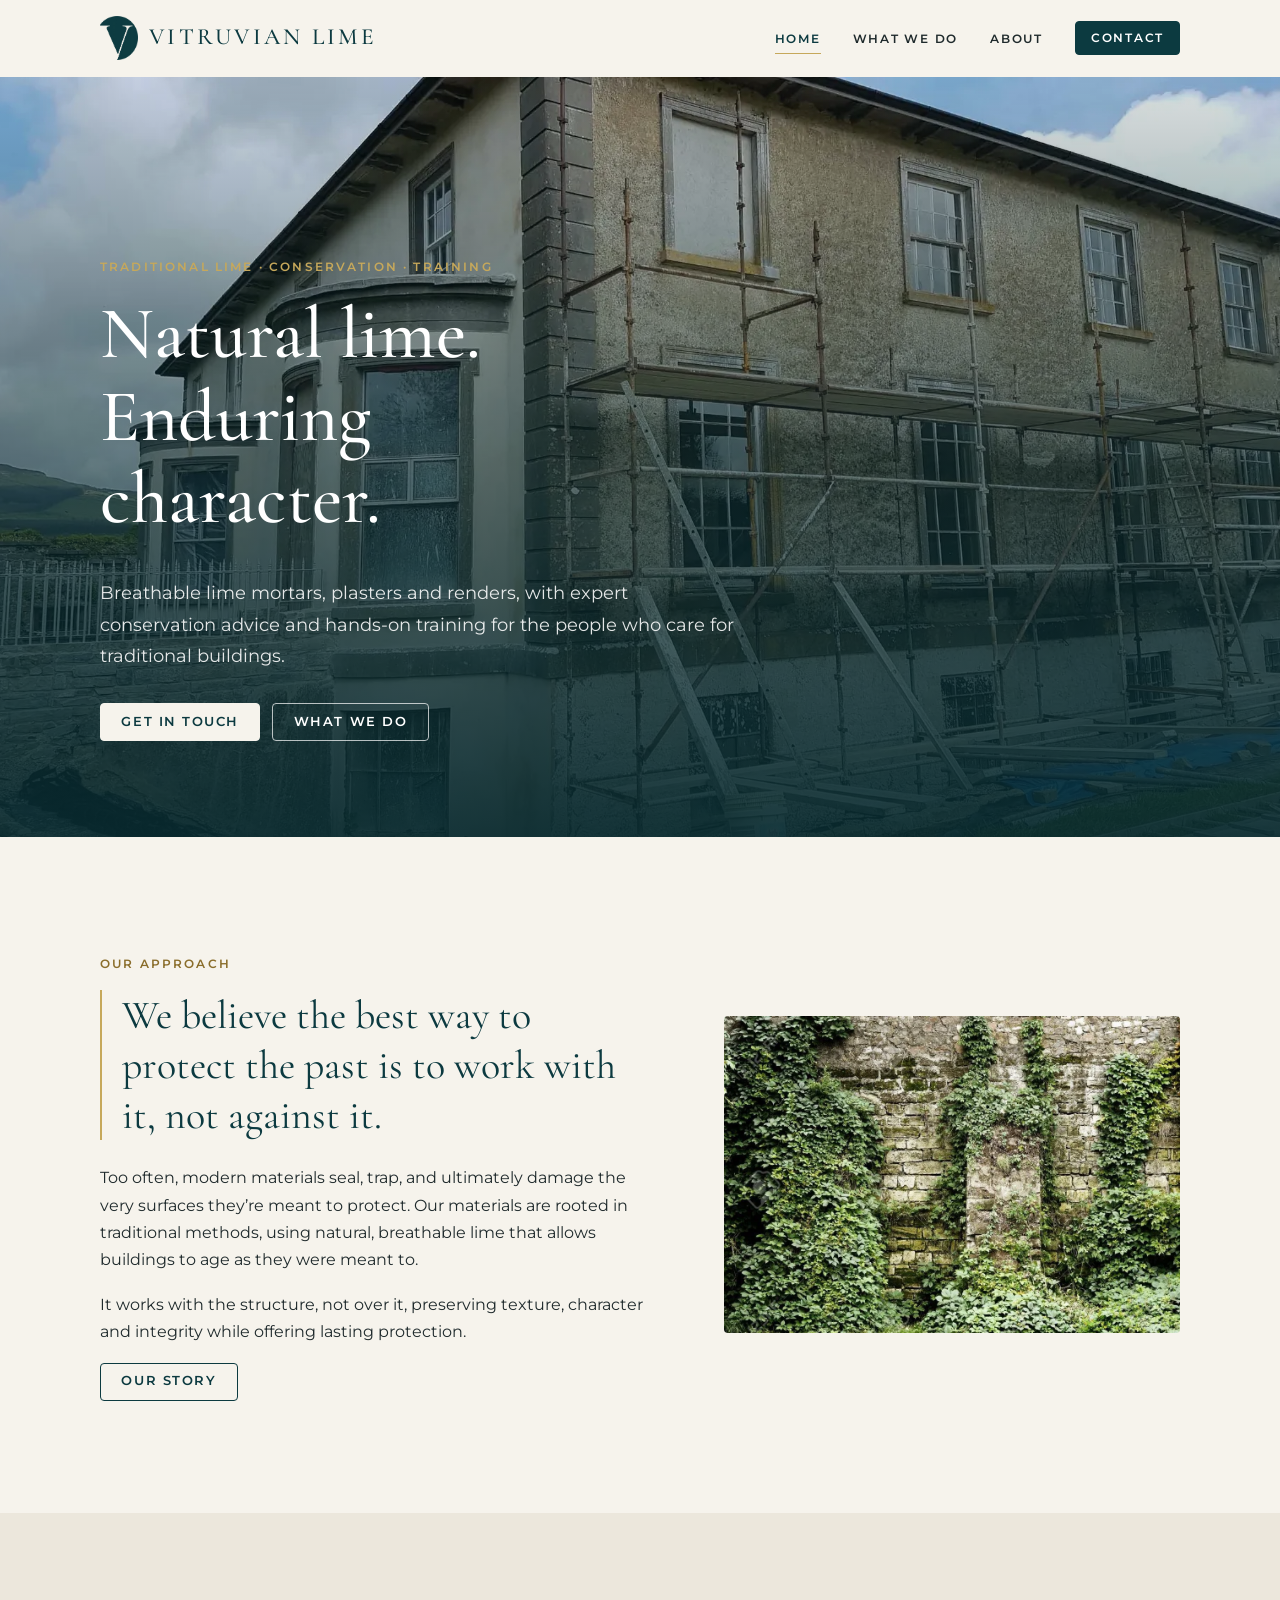
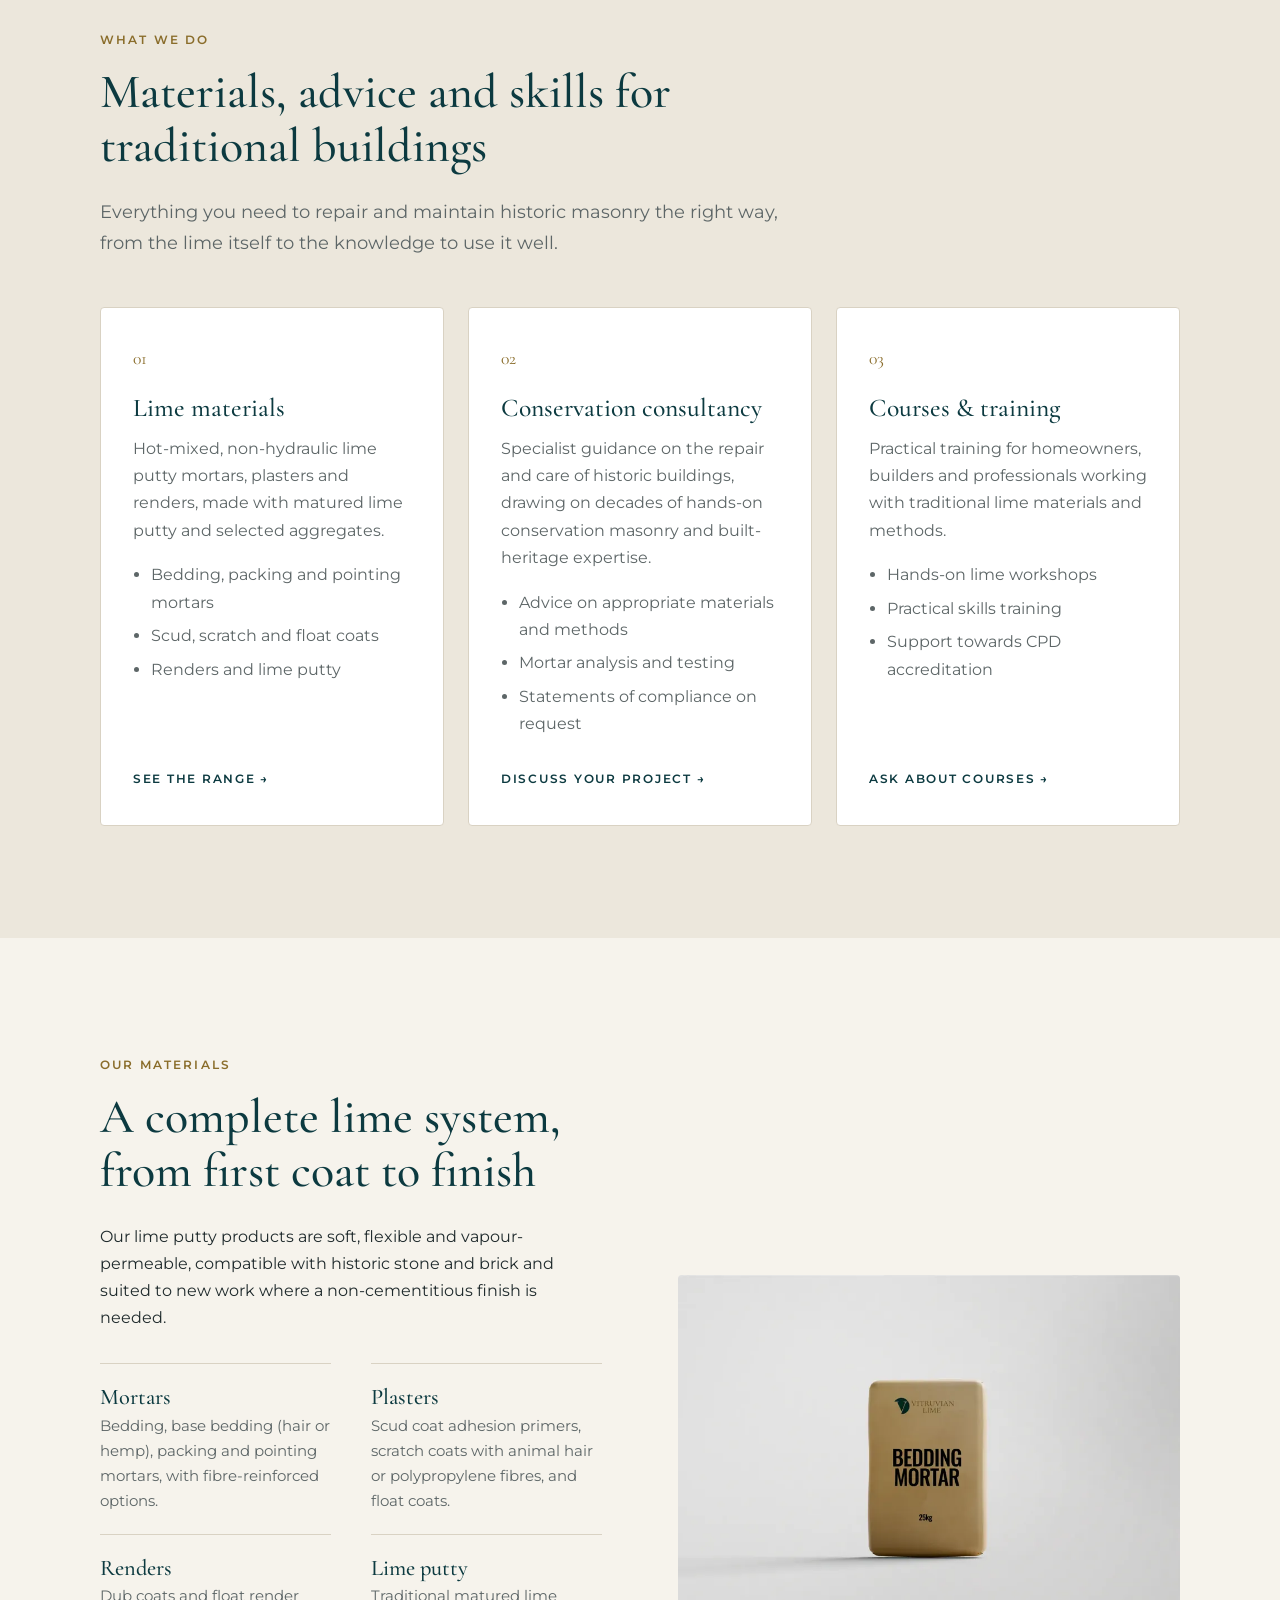
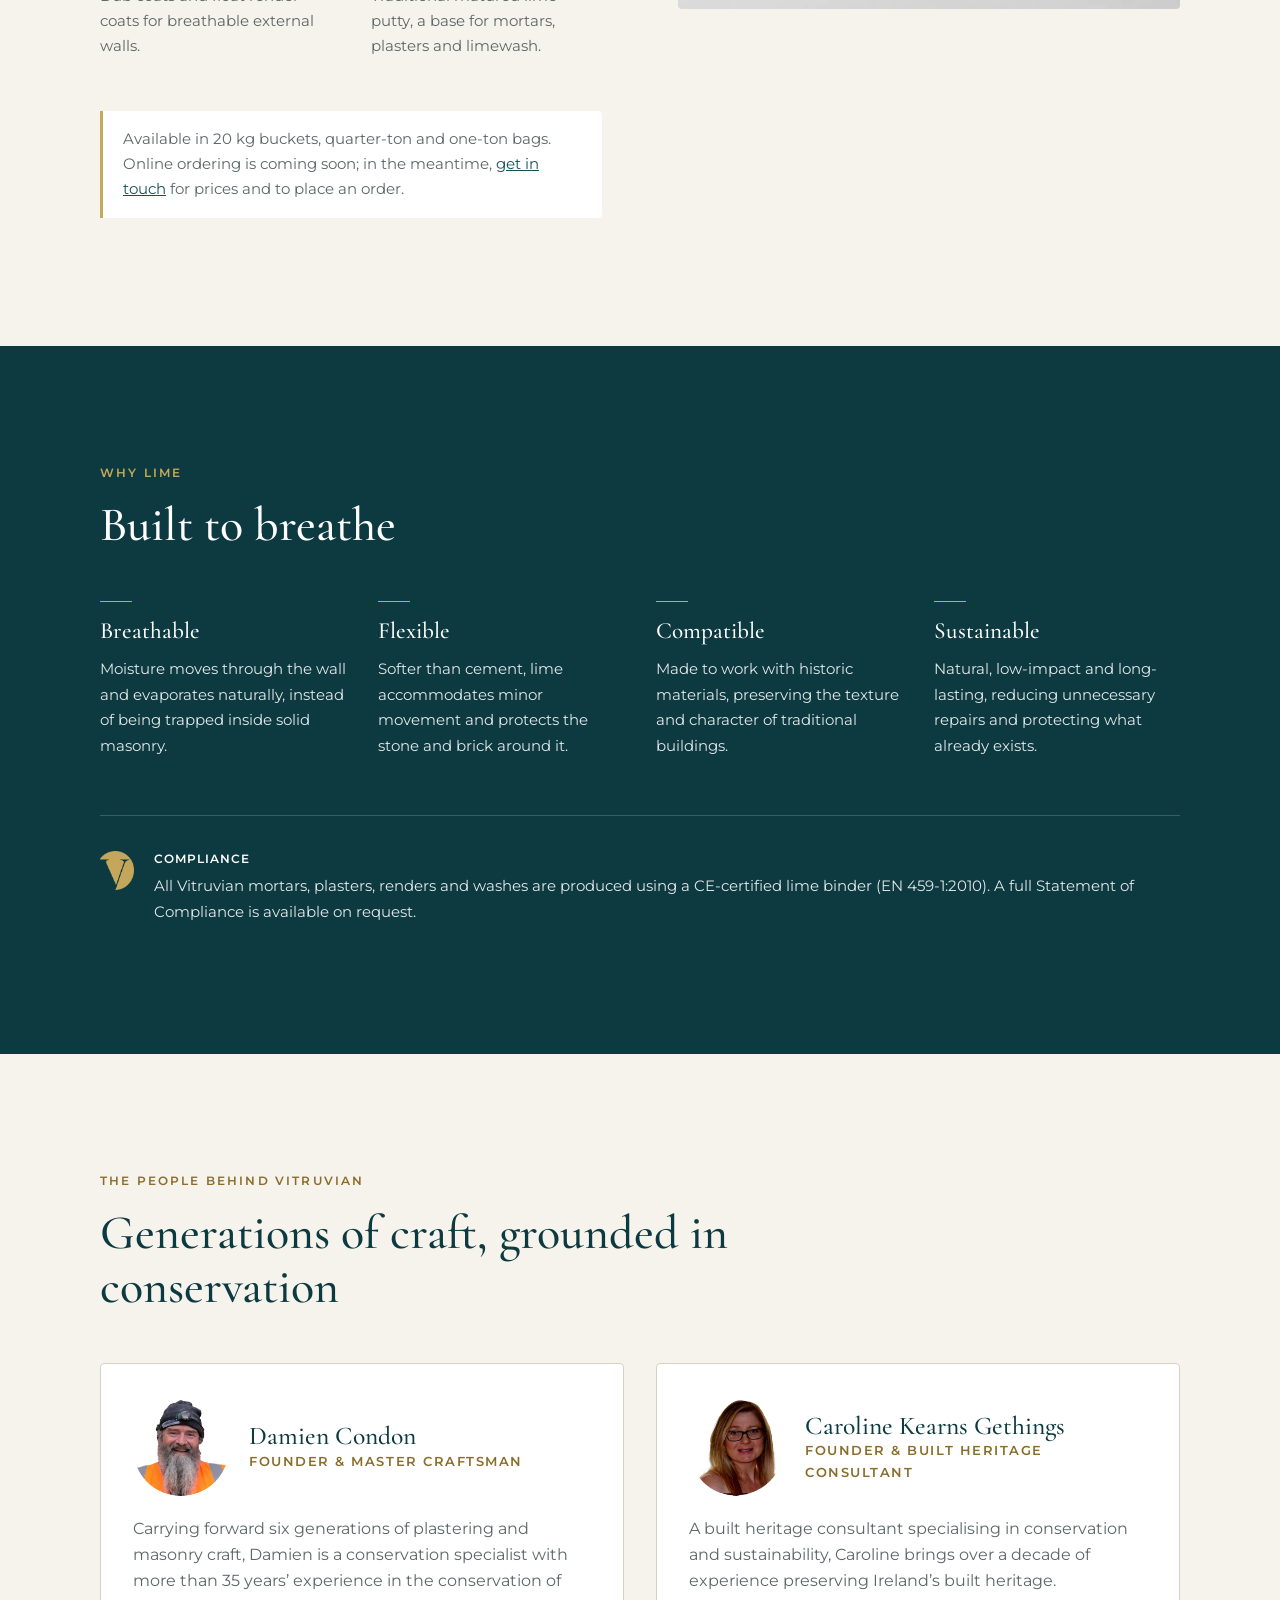
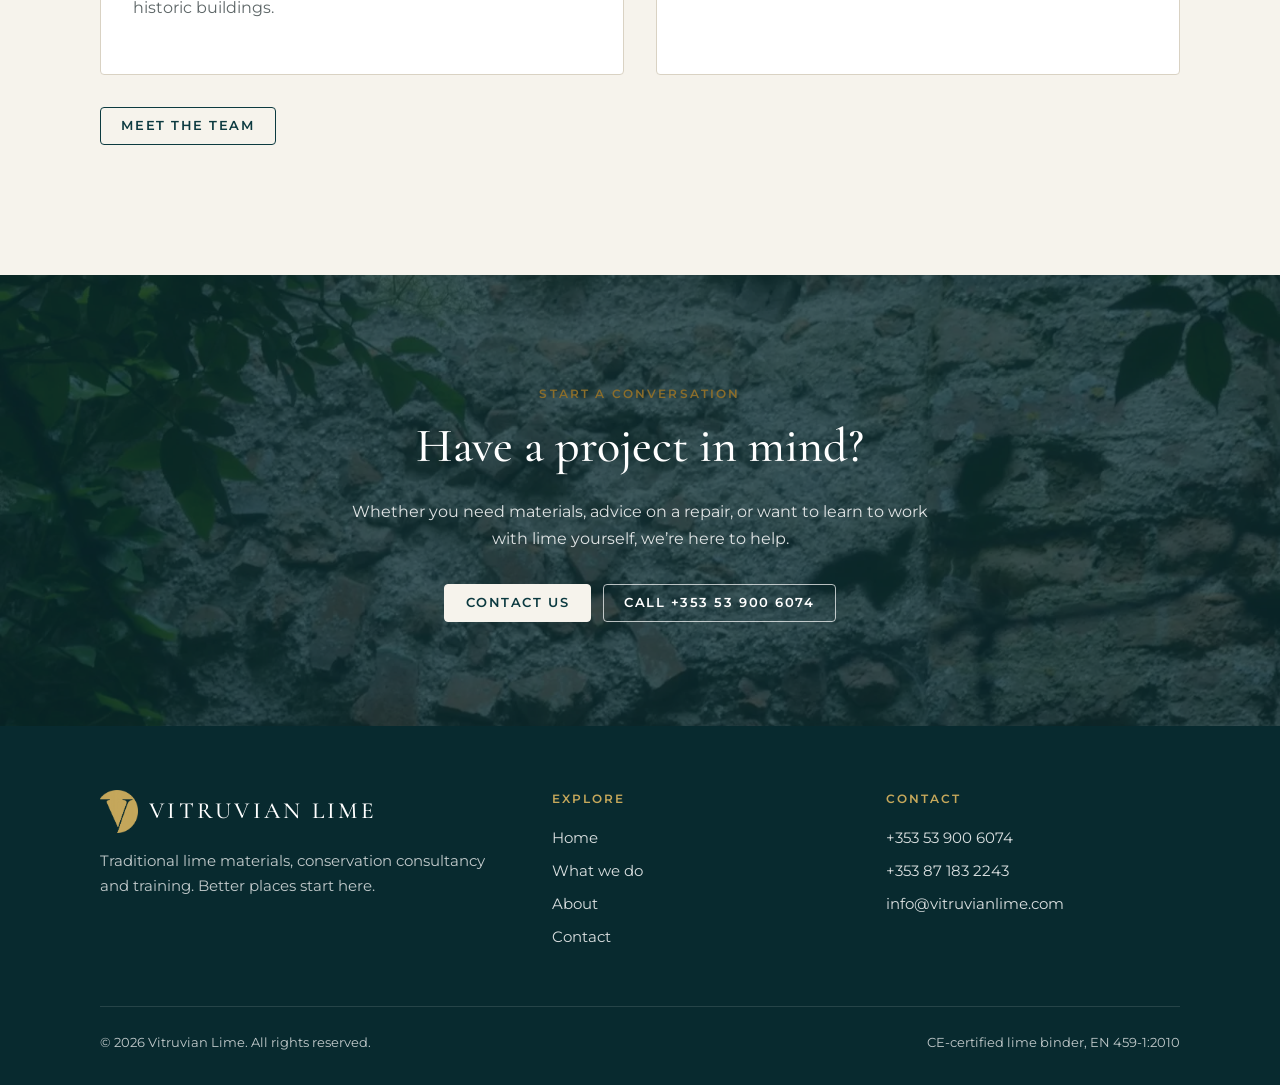
==== index.html @ e2fbe9ae "Add interim Vitruvian Lime website Static Home, About and Contact pages (HTML/CSS/JS) for GitHub Pag" ====
<!doctype html>
<html lang="en-IE">
<head>
  <meta charset="utf-8">
  <meta name="viewport" content="width=device-width, initial-scale=1">
  <title>Vitruvian Lime | Traditional Lime Materials, Consultancy &amp; Training</title>
  <meta name="description" content="Traditional, breathable lime mortars, plasters and renders, with conservation consultancy and hands-on lime training for historic and traditional buildings in Ireland.">
  <meta property="og:title" content="Vitruvian Lime">
  <meta property="og:description" content="Traditional lime materials, conservation consultancy and training. Natural lime. Enduring character.">
  <meta property="og:image" content="assets/img/hero-tipperary.webp">
  <meta property="og:type" content="website">
  <meta name="theme-color" content="#0c3a40">
  <link rel="icon" type="image/png" href="favicon.png">
  <link rel="preconnect" href="https://fonts.googleapis.com">
  <link rel="preconnect" href="https://fonts.gstatic.com" crossorigin>
  <link href="https://fonts.googleapis.com/css2?family=Cormorant+Garamond:ital,wght@0,400;0,500;0,600;1,500&family=Montserrat:wght@400;500;600&display=swap" rel="stylesheet">
  <link rel="stylesheet" href="css/styles.css">
  <script src="js/main.js" defer></script>
</head>
<body>
  <a class="skip-link" href="#main">Skip to content</a>

  <header class="site-header">
    <div class="wrap">
      <a class="brand" href="index.html" aria-label="Vitruvian Lime home">
        <img src="assets/img/mark-teal.png" alt="" width="38" height="43">
        <span>Vitruvian Lime</span>
      </a>
      <button class="nav-toggle" aria-expanded="false" aria-controls="site-nav" aria-label="Menu"><span></span></button>
      <nav class="nav" id="site-nav" aria-label="Main">
        <ul>
          <li><a href="index.html" aria-current="page">Home</a></li>
          <li><a href="index.html#services">What we do</a></li>
          <li><a href="about.html">About</a></li>
          <li><a class="btn" href="contact.html">Contact</a></li>
        </ul>
      </nav>
    </div>
  </header>

  <main id="main">
    <section class="hero">
      <img src="assets/img/hero-tipperary.webp" alt="A large period house in Tipperary under scaffolding during lime conservation work" width="1920" height="1080" fetchpriority="high">
      <div class="wrap">
        <span class="eyebrow">Traditional lime &middot; Conservation &middot; Training</span>
        <h1>Natural lime. Enduring character.</h1>
        <p>Breathable lime mortars, plasters and renders, with expert conservation advice and hands-on training for the people who care for traditional buildings.</p>
        <div class="btn-row">
          <a class="btn btn--light" href="contact.html">Get in touch</a>
          <a class="btn btn--outline-light" href="#services">What we do</a>
        </div>
      </div>
    </section>

    <section class="section">
      <div class="wrap split split--wide-text">
        <div class="reveal">
          <span class="eyebrow">Our approach</span>
          <p class="pull-quote">We believe the best way to protect the past is to work with it, not against it.</p>
          <p>Too often, modern materials seal, trap, and ultimately damage the very surfaces they’re meant to protect. Our materials are rooted in traditional methods, using natural, breathable lime that allows buildings to age as they were meant to.</p>
          <p>It works with the structure, not over it, preserving texture, character and integrity while offering lasting protection.</p>
          <a class="btn btn--ghost" href="about.html">Our story</a>
        </div>
        <div class="reveal">
          <img src="assets/img/ivy-stone-wall.webp" alt="An old stone wall softened with ivy" width="1080" height="750" loading="lazy">
        </div>
      </div>
    </section>

    <section class="section section--stone" id="services">
      <div class="wrap">
        <div class="section-head reveal">
          <span class="eyebrow">What we do</span>
          <h2>Materials, advice and skills for traditional buildings</h2>
          <p class="lead">Everything you need to repair and maintain historic masonry the right way, from the lime itself to the knowledge to use it well.</p>
        </div>
        <div class="cards">
          <article class="card reveal">
            <span class="num">01</span>
            <h3>Lime materials</h3>
            <p>Hot-mixed, non-hydraulic lime putty mortars, plasters and renders, made with matured lime putty and selected aggregates.</p>
            <ul>
              <li>Bedding, packing and pointing mortars</li>
              <li>Scud, scratch and float coats</li>
              <li>Renders and lime putty</li>
            </ul>
            <a class="card-link" href="#materials">See the range &rarr;</a>
          </article>
          <article class="card reveal">
            <span class="num">02</span>
            <h3>Conservation consultancy</h3>
            <p>Specialist guidance on the repair and care of historic buildings, drawing on decades of hands-on conservation masonry and built-heritage expertise.</p>
            <ul>
              <li>Advice on appropriate materials and methods</li>
              <li>Mortar analysis and testing</li>
              <li>Statements of compliance on request</li>
            </ul>
            <a class="card-link" href="contact.html?topic=consultancy">Discuss your project &rarr;</a>
          </article>
          <article class="card reveal">
            <span class="num">03</span>
            <h3>Courses &amp; training</h3>
            <p>Practical training for homeowners, builders and professionals working with traditional lime materials and methods.</p>
            <ul>
              <li>Hands-on lime workshops</li>
              <li>Practical skills training</li>
              <li>Support towards CPD accreditation</li>
            </ul>
            <a class="card-link" href="contact.html?topic=training">Ask about courses &rarr;</a>
          </article>
        </div>
      </div>
    </section>

    <section class="section" id="materials">
      <div class="wrap split">
        <div class="reveal">
          <span class="eyebrow">Our materials</span>
          <h2>A complete lime system, from first coat to finish</h2>
          <p>Our lime putty products are soft, flexible and vapour-permeable, compatible with historic stone and brick and suited to new work where a non-cementitious finish is needed.</p>
          <div class="ranges">
            <div class="range">
              <h3>Mortars</h3>
              <p>Bedding, base bedding (hair or hemp), packing and pointing mortars, with fibre-reinforced options.</p>
            </div>
            <div class="range">
              <h3>Plasters</h3>
              <p>Scud coat adhesion primers, scratch coats with animal hair or polypropylene fibres, and float coats.</p>
            </div>
            <div class="range">
              <h3>Renders</h3>
              <p>Dub coats and float render coats for breathable external walls.</p>
            </div>
            <div class="range">
              <h3>Lime putty</h3>
              <p>Traditional matured lime putty, a base for mortars, plasters and limewash.</p>
            </div>
          </div>
          <p class="note">Available in 20&nbsp;kg buckets, quarter-ton and one-ton bags. Online ordering is coming soon; in the meantime, <a href="contact.html?topic=order">get in touch</a> for prices and to place an order.</p>
        </div>
        <div class="reveal">
          <img src="assets/img/bag-bedding.webp" alt="A bag of Vitruvian Lime bedding mortar" width="900" height="600" loading="lazy">
        </div>
      </div>
    </section>

    <section class="section section--teal">
      <div class="wrap">
        <div class="section-head reveal">
          <span class="eyebrow">Why lime</span>
          <h2>Built to breathe</h2>
        </div>
        <div class="benefits">
          <div class="benefit reveal">
            <h3>Breathable</h3>
            <p>Moisture moves through the wall and evaporates naturally, instead of being trapped inside solid masonry.</p>
          </div>
          <div class="benefit reveal">
            <h3>Flexible</h3>
            <p>Softer than cement, lime accommodates minor movement and protects the stone and brick around it.</p>
          </div>
          <div class="benefit reveal">
            <h3>Compatible</h3>
            <p>Made to work with historic materials, preserving the texture and character of traditional buildings.</p>
          </div>
          <div class="benefit reveal">
            <h3>Sustainable</h3>
            <p>Natural, low-impact and long-lasting, reducing unnecessary repairs and protecting what already exists.</p>
          </div>
        </div>
        <div class="compliance reveal">
          <img src="assets/img/mark-gold.png" alt="" width="34" height="39">
          <p><strong>Compliance</strong>All Vitruvian mortars, plasters, renders and washes are produced using a CE-certified lime binder (EN&nbsp;459-1:2010). A full Statement of Compliance is available on request.</p>
        </div>
      </div>
    </section>

    <section class="section">
      <div class="wrap">
        <div class="section-head reveal">
          <span class="eyebrow">The people behind Vitruvian</span>
          <h2>Generations of craft, grounded in conservation</h2>
        </div>
        <div class="team">
          <article class="person reveal">
            <div class="person-head">
              <img src="assets/img/damien-condon.webp" alt="Damien Condon" width="360" height="360" loading="lazy">
              <div>
                <h3>Damien Condon</h3>
                <p>Founder &amp; Master Craftsman</p>
              </div>
            </div>
            <p>Carrying forward six generations of plastering and masonry craft, Damien is a conservation specialist with more than 35 years’ experience in the conservation of historic buildings.</p>
          </article>
          <article class="person reveal">
            <div class="person-head">
              <img src="assets/img/caroline-gethings.webp" alt="Caroline Kearns Gethings" width="360" height="360" loading="lazy">
              <div>
                <h3>Caroline Kearns Gethings</h3>
                <p>Founder &amp; Built Heritage Consultant</p>
              </div>
            </div>
            <p>A built heritage consultant specialising in conservation and sustainability, Caroline brings over a decade of experience preserving Ireland’s built heritage.</p>
          </article>
        </div>
        <p style="margin-top:2rem"><a class="btn btn--ghost" href="about.html#team">Meet the team</a></p>
      </div>
    </section>

    <section class="cta">
      <img src="assets/img/rubble-wall.webp" alt="" width="1600" height="1066" loading="lazy">
      <div class="wrap reveal">
        <span class="eyebrow">Start a conversation</span>
        <h2>Have a project in mind?</h2>
        <p>Whether you need materials, advice on a repair, or want to learn to work with lime yourself, we’re here to help.</p>
        <div class="btn-row">
          <a class="btn btn--light" href="contact.html">Contact us</a>
          <a class="btn btn--outline-light" href="tel:+353539006074">Call +353 53 900 6074</a>
        </div>
      </div>
    </section>
  </main>

  <footer class="site-footer">
    <div class="wrap">
      <div class="footer-grid">
        <div>
          <a class="brand" href="index.html">
            <img src="assets/img/mark-gold.png" alt="" width="38" height="43">
            <span>Vitruvian Lime</span>
          </a>
          <p>Traditional lime materials, conservation consultancy and training. Better places start here.</p>
        </div>
        <div>
          <h4>Explore</h4>
          <ul>
            <li><a href="index.html">Home</a></li>
            <li><a href="index.html#services">What we do</a></li>
            <li><a href="about.html">About</a></li>
            <li><a href="contact.html">Contact</a></li>
          </ul>
        </div>
        <div>
          <h4>Contact</h4>
          <ul>
            <li><a href="tel:+353539006074">+353 53 900 6074</a></li>
            <li><a href="tel:+353871832243">+353 87 183 2243</a></li>
            <li data-email-row><a data-email href="#"></a></li>
          </ul>
        </div>
      </div>
      <div class="footer-base">
        <span>&copy; <span data-year>2026</span> Vitruvian Lime. All rights reserved.</span>
        <span>CE-certified lime binder, EN&nbsp;459-1:2010</span>
      </div>
    </div>
  </footer>
</body>
</html>
---- css/styles.css ----
/* Vitruvian Lime — site styles */

:root {
  --teal-900: #082a2f;
  --teal: #0c3a40;
  --teal-700: #14525a;
  --gold: #c6a85b;
  --gold-dark: #8a6d2b;
  --cream: #f6f3ec;
  --stone: #ece7dc;
  --ink: #1f2a2c;
  --muted: #5d6667;
  --line: #d9d2c3;
  --white: #fff;

  --serif: "Cormorant Garamond", Georgia, "Times New Roman", serif;
  --sans: "Montserrat", system-ui, -apple-system, "Segoe UI", sans-serif;

  --wrap: 1160px;
  --gutter: clamp(16px, 4vw, 40px);
  --radius: 4px;
  --header-h: 76px;
}

*,
*::before,
*::after { box-sizing: border-box; }

html { scroll-behavior: smooth; scroll-padding-top: var(--header-h); }
@media (prefers-reduced-motion: reduce) { html { scroll-behavior: auto; } }

body {
  margin: 0;
  background: var(--cream);
  color: var(--ink);
  font-family: var(--sans);
  font-size: 16px;
  line-height: 1.7;
  -webkit-font-smoothing: antialiased;
}

img { display: block; max-width: 100%; height: auto; }
a { color: var(--teal-700); }
a:hover { color: var(--teal); }

h1, h2, h3 {
  font-family: var(--serif);
  font-weight: 500;
  line-height: 1.12;
  color: var(--teal);
  margin: 0 0 .5em;
}
h1 { font-size: clamp(2.6rem, 6vw, 4.6rem); }
h2 { font-size: clamp(2rem, 4vw, 3rem); }
h3 { font-size: 1.6rem; }
p { margin: 0 0 1.1em; }

.wrap { max-width: var(--wrap); margin: 0 auto; padding: 0 var(--gutter); }

.eyebrow {
  display: inline-block;
  font-size: .75rem;
  font-weight: 600;
  letter-spacing: .18em;
  text-transform: uppercase;
  color: var(--gold-dark);
  margin-bottom: 1rem;
}

.lead { font-size: 1.125rem; color: var(--muted); max-width: 46rem; }

.skip-link {
  position: absolute; left: -999px; top: 8px;
  background: var(--teal); color: var(--white); padding: .5rem 1rem; z-index: 100;
}
.skip-link:focus { left: 8px; }

:focus-visible { outline: 2px solid var(--gold-dark); outline-offset: 3px; }

/* Buttons */
.btn {
  display: inline-flex; align-items: center; gap: .5em;
  padding: .9em 1.6em;
  border: 1px solid var(--teal);
  border-radius: var(--radius);
  background: var(--teal);
  color: var(--white);
  font: 600 .8rem/1 var(--sans);
  letter-spacing: .12em;
  text-transform: uppercase;
  text-decoration: none;
  cursor: pointer;
  transition: background .2s, color .2s, border-color .2s;
}
.btn:hover { background: var(--teal-900); border-color: var(--teal-900); color: var(--white); }
.btn--ghost { background: transparent; color: var(--teal); }
.btn--ghost:hover { background: var(--teal); color: var(--white); }
.btn--light { background: var(--cream); border-color: var(--cream); color: var(--teal); }
.btn--light:hover { background: var(--white); border-color: var(--white); color: var(--teal); }
.btn--outline-light { background: transparent; border-color: rgba(255,255,255,.7); color: var(--white); }
.btn--outline-light:hover { background: var(--white); color: var(--teal); }
.btn-row { display: flex; flex-wrap: wrap; gap: .75rem; }

/* Header */
.site-header {
  position: sticky; top: 0; z-index: 50;
  background: rgba(246, 243, 236, .96);
  backdrop-filter: blur(6px);
  border-bottom: 1px solid transparent;
  transition: border-color .2s, box-shadow .2s;
}
.site-header.is-scrolled { border-color: var(--line); box-shadow: 0 2px 16px rgba(12,58,64,.06); }
.site-header .wrap {
  display: flex; align-items: center; justify-content: space-between;
  height: var(--header-h);
}

.brand { display: flex; align-items: center; gap: .7rem; text-decoration: none; color: var(--teal); }
.brand img { width: 38px; height: auto; }
.brand span {
  font-family: var(--serif);
  font-size: 1.45rem;
  font-weight: 500;
  letter-spacing: .14em;
  text-transform: uppercase;
  white-space: nowrap;
}

.nav ul { list-style: none; margin: 0; padding: 0; display: flex; align-items: center; gap: 2rem; }
.nav a {
  font-size: .78rem; font-weight: 600; letter-spacing: .14em; text-transform: uppercase;
  color: var(--ink); text-decoration: none; padding: .4rem 0;
  border-bottom: 1px solid transparent;
}
.nav a:hover, .nav a[aria-current="page"] { color: var(--teal); border-color: var(--gold); }
.nav .btn { padding: .75em 1.2em; color: var(--white); border-bottom: 1px solid var(--teal); }
.nav .btn:hover { color: var(--white); }

.nav-toggle {
  display: none;
  width: 44px; height: 44px; padding: 0;
  background: none; border: 0; cursor: pointer; color: var(--teal);
}
.nav-toggle span, .nav-toggle span::before, .nav-toggle span::after {
  display: block; width: 24px; height: 2px; margin: 0 auto;
  background: currentColor; position: relative; transition: transform .25s, background .25s;
}
.nav-toggle span::before, .nav-toggle span::after { content: ""; position: absolute; left: 0; }
.nav-toggle span::before { top: -7px; }
.nav-toggle span::after { top: 7px; }
.nav-open .nav-toggle span { background: transparent; }
.nav-open .nav-toggle span::before { transform: translateY(7px) rotate(45deg); }
.nav-open .nav-toggle span::after { transform: translateY(-7px) rotate(-45deg); }

@media (max-width: 860px) {
  .nav-toggle { display: block; }
  .nav {
    position: fixed; inset: var(--header-h) 0 auto 0;
    background: var(--cream);
    border-bottom: 1px solid var(--line);
    padding: 1rem var(--gutter) 1.5rem;
    display: none;
  }
  .nav-open .nav { display: block; }
  .nav ul { flex-direction: column; align-items: stretch; gap: 0; }
  .nav li a { display: block; padding: 1rem 0; border-bottom: 1px solid var(--line); }
  .nav li:last-child a { margin-top: 1rem; justify-content: center; }
}
@media (max-width: 400px) { .brand span { font-size: 1.15rem; letter-spacing: .1em; } }

/* Hero */
.hero {
  position: relative;
  min-height: min(86vh, 760px);
  display: flex; align-items: flex-end;
  color: var(--white);
  background: var(--teal-900);
  overflow: hidden;
}
.hero > img {
  position: absolute; inset: 0; width: 100%; height: 100%; object-fit: cover;
}
.hero::after {
  content: ""; position: absolute; inset: 0;
  background: linear-gradient(180deg, rgba(8,42,47,.15) 0%, rgba(8,42,47,.55) 45%, rgba(8,42,47,.92) 100%);
}
.hero .wrap { position: relative; z-index: 1; width: 100%; padding-top: 6rem; padding-bottom: clamp(3rem, 8vw, 6rem); }
.hero h1 { color: var(--white); max-width: 14ch; }
.hero .eyebrow { color: var(--gold); }
.hero p { font-size: 1.15rem; max-width: 40rem; color: rgba(255,255,255,.88); margin-bottom: 2rem; }

.page-hero {
  position: relative; color: var(--white); background: var(--teal); overflow: hidden;
}
.page-hero > img { position: absolute; inset: 0; width: 100%; height: 100%; object-fit: cover; opacity: .28; }
.page-hero .wrap { position: relative; padding-top: clamp(4rem, 10vw, 7rem); padding-bottom: clamp(3rem, 8vw, 5rem); }
.page-hero h1 { color: var(--white); }
.page-hero .eyebrow { color: var(--gold); }
.page-hero p { color: rgba(255,255,255,.88); font-size: 1.15rem; max-width: 42rem; margin: 0; }

/* Sections */
.section { padding: clamp(4rem, 9vw, 7rem) 0; }
.section--stone { background: var(--stone); }
.section--teal { background: var(--teal); color: rgba(255,255,255,.88); }
.section--teal h2, .section--teal h3 { color: var(--white); }
.section--teal .eyebrow { color: var(--gold); }
.section-head { max-width: 44rem; margin-bottom: 3rem; }

.split {
  display: grid; grid-template-columns: 1fr 1fr; gap: clamp(2rem, 6vw, 5rem); align-items: center;
}
.split--wide-text { grid-template-columns: 1.2fr 1fr; }
.split img { width: 100%; border-radius: var(--radius); }
@media (max-width: 860px) { .split, .split--wide-text { grid-template-columns: 1fr; } }

.pull-quote {
  font-family: var(--serif);
  font-size: clamp(1.7rem, 3.4vw, 2.5rem);
  line-height: 1.25;
  color: var(--teal);
  margin: 0 0 1.5rem;
  padding-left: 1.25rem;
  border-left: 2px solid var(--gold);
}

/* Cards */
.cards { display: grid; grid-template-columns: repeat(3, 1fr); gap: 1.5rem; }
@media (max-width: 960px) { .cards { grid-template-columns: 1fr; } }
.card {
  background: var(--white);
  border: 1px solid var(--line);
  border-radius: var(--radius);
  padding: 2.25rem 2rem;
  display: flex; flex-direction: column;
}
.card .num { font-family: var(--serif); font-size: 1.1rem; color: var(--gold-dark); margin-bottom: 1.25rem; }
.card ul { margin: 0 0 1.5rem; padding-left: 1.1rem; color: var(--muted); }
.card ul li { margin-bottom: .4rem; }
.card p { color: var(--muted); }
.card .card-link {
  margin-top: auto;
  font-size: .78rem; font-weight: 600; letter-spacing: .14em; text-transform: uppercase;
  text-decoration: none; color: var(--teal);
}
.card .card-link:hover { color: var(--gold-dark); }

/* Product ranges */
.ranges { display: grid; grid-template-columns: repeat(2, 1fr); gap: 0 2.5rem; margin: 2rem 0; }
@media (max-width: 560px) { .ranges { grid-template-columns: 1fr; } }
.range { padding: 1.25rem 0; border-top: 1px solid var(--line); }
.range h3 { font-size: 1.4rem; margin-bottom: .25rem; }
.range p { margin: 0; font-size: .92rem; color: var(--muted); }
.note {
  font-size: .92rem; color: var(--muted);
  background: var(--white); border-left: 3px solid var(--gold); padding: 1rem 1.25rem; border-radius: 0 var(--radius) var(--radius) 0;
}

/* Benefits */
.benefits { display: grid; grid-template-columns: repeat(4, 1fr); gap: 2rem; }
@media (max-width: 960px) { .benefits { grid-template-columns: repeat(2, 1fr); } }
@media (max-width: 560px) { .benefits { grid-template-columns: 1fr; } }
.benefit h3 { font-size: 1.45rem; }
.benefit h3::before {
  content: ""; display: block; width: 32px; height: 1px; background: var(--gold); margin-bottom: 1rem;
}
.benefit p { font-size: .95rem; margin: 0; }

.compliance {
  margin-top: 3.5rem; padding-top: 2rem;
  border-top: 1px solid rgba(255,255,255,.18);
  display: flex; gap: 1.25rem; align-items: flex-start;
  font-size: .95rem;
}
.compliance img { width: 34px; flex: none; margin-top: .2rem; }
.compliance strong { color: var(--white); font-weight: 600; letter-spacing: .08em; text-transform: uppercase; font-size: .78rem; display: block; margin-bottom: .25rem; }

/* Team */
.team { display: grid; grid-template-columns: 1fr 1fr; gap: 2rem; }
@media (max-width: 860px) { .team { grid-template-columns: 1fr; } }
.person {
  background: var(--white); border: 1px solid var(--line); border-radius: var(--radius);
  padding: 2.25rem 2rem;
}
.person-head { display: flex; align-items: center; gap: 1.25rem; margin-bottom: 1.25rem; }
.person-head img { width: 96px; height: 96px; border-radius: 50%; object-fit: cover; flex: none; background: var(--stone); }
.person-head h3 { margin: 0; }
.person-head p { margin: 0; font-size: .8rem; font-weight: 600; letter-spacing: .12em; text-transform: uppercase; color: var(--gold-dark); }
.person > p { color: var(--muted); font-size: .97rem; }
.creds { list-style: none; margin: 1.25rem 0 0; padding: 0; border-top: 1px solid var(--line); }
.creds li { padding: .6rem 0; border-bottom: 1px solid var(--line); font-size: .88rem; color: var(--ink); }

/* CTA band */
.cta {
  position: relative; overflow: hidden;
  background: var(--teal-900); color: var(--white); text-align: center;
}
.cta > img { position: absolute; inset: 0; width: 100%; height: 100%; object-fit: cover; opacity: .22; }
.cta .wrap { position: relative; padding-top: clamp(4rem, 9vw, 6.5rem); padding-bottom: clamp(4rem, 9vw, 6.5rem); }
.cta h2 { color: var(--white); }
.cta p { color: rgba(255,255,255,.85); max-width: 36rem; margin: 0 auto 2rem; }
.cta .btn-row { justify-content: center; }

/* Contact */
.contact-grid { display: grid; grid-template-columns: 1fr 1.3fr; gap: clamp(2rem, 6vw, 5rem); }
@media (max-width: 860px) { .contact-grid { grid-template-columns: 1fr; } }
.contact-list { list-style: none; margin: 0 0 2rem; padding: 0; }
.contact-list li { padding: 1.1rem 0; border-bottom: 1px solid var(--line); }
.contact-list li:first-child { border-top: 1px solid var(--line); }
.contact-list .label {
  display: block; font-size: .72rem; font-weight: 600; letter-spacing: .16em; text-transform: uppercase; color: var(--gold-dark);
}
.contact-list a { font-family: var(--serif); font-size: 1.6rem; color: var(--teal); text-decoration: none; }
.contact-list a:hover { color: var(--gold-dark); }

.form {
  background: var(--white); border: 1px solid var(--line); border-radius: var(--radius);
  padding: clamp(1.5rem, 4vw, 2.5rem);
}
.form h2 { font-size: 2rem; }
.field { margin-bottom: 1.25rem; }
.field-row { display: grid; grid-template-columns: 1fr 1fr; gap: 1rem; }
@media (max-width: 560px) { .field-row { grid-template-columns: 1fr; } }
.field label { display: block; font-size: .78rem; font-weight: 600; letter-spacing: .08em; text-transform: uppercase; margin-bottom: .4rem; }
.field input, .field select, .field textarea {
  width: 100%;
  font: inherit; font-size: 1rem; color: var(--ink);
  background: var(--cream);
  border: 1px solid var(--line); border-radius: var(--radius);
  padding: .8rem .9rem;
}
.field textarea { min-height: 150px; resize: vertical; }
.field input:focus, .field select:focus, .field textarea:focus { outline: none; border-color: var(--teal-700); box-shadow: 0 0 0 3px rgba(20,82,90,.15); }
.field .error { display: none; color: #a1352a; font-size: .85rem; margin-top: .35rem; }
.field.invalid input, .field.invalid textarea { border-color: #a1352a; }
.field.invalid .error { display: block; }
.form-status { margin: 1rem 0 0; font-size: .95rem; }
.form-status:empty { display: none; }
.hp { position: absolute; left: -9999px; }

/* Footer */
.site-footer { background: var(--teal-900); color: rgba(255,255,255,.75); font-size: .92rem; }
.site-footer .wrap { padding-top: 4rem; padding-bottom: 2rem; }
.footer-grid { display: grid; grid-template-columns: 1.4fr 1fr 1fr; gap: 2.5rem; padding-bottom: 3rem; }
@media (max-width: 760px) { .footer-grid { grid-template-columns: 1fr; } }
.site-footer .brand { color: var(--white); margin-bottom: 1rem; }
.site-footer h4 {
  margin: 0 0 1rem; color: var(--gold);
  font-size: .72rem; font-weight: 600; letter-spacing: .18em; text-transform: uppercase;
}
.site-footer ul { list-style: none; margin: 0; padding: 0; }
.site-footer li { margin-bottom: .5rem; }
.site-footer a { color: rgba(255,255,255,.85); text-decoration: none; }
.site-footer a:hover { color: var(--white); text-decoration: underline; }
.footer-base {
  border-top: 1px solid rgba(255,255,255,.12); padding-top: 1.5rem;
  display: flex; flex-wrap: wrap; justify-content: space-between; gap: 1rem; font-size: .82rem;
}

/* Reveal on scroll (only when JS adds .js to <html>) */
.js .reveal { opacity: 0; transform: translateY(18px); transition: opacity .7s ease, transform .7s ease; }
.js .reveal.is-visible { opacity: 1; transform: none; }
@media (prefers-reduced-motion: reduce) {
  .js .reveal { opacity: 1; transform: none; transition: none; }
}
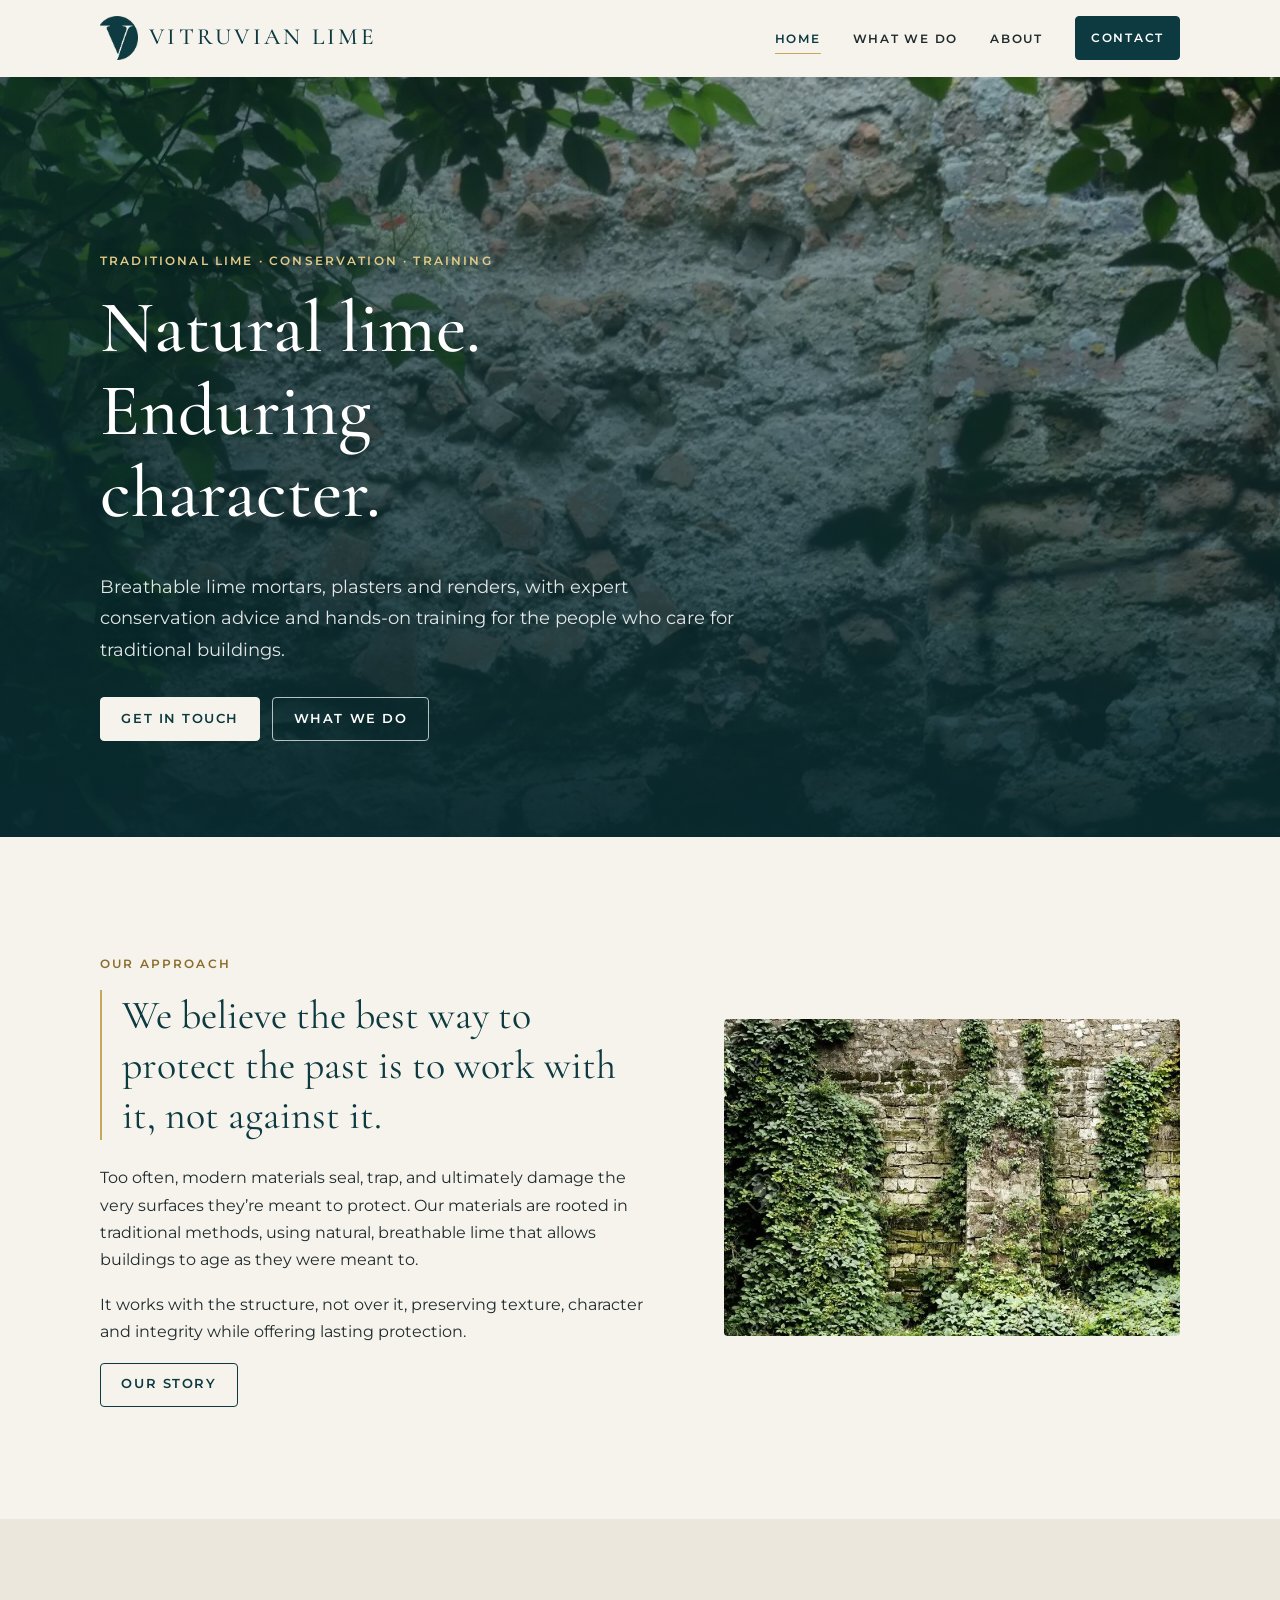
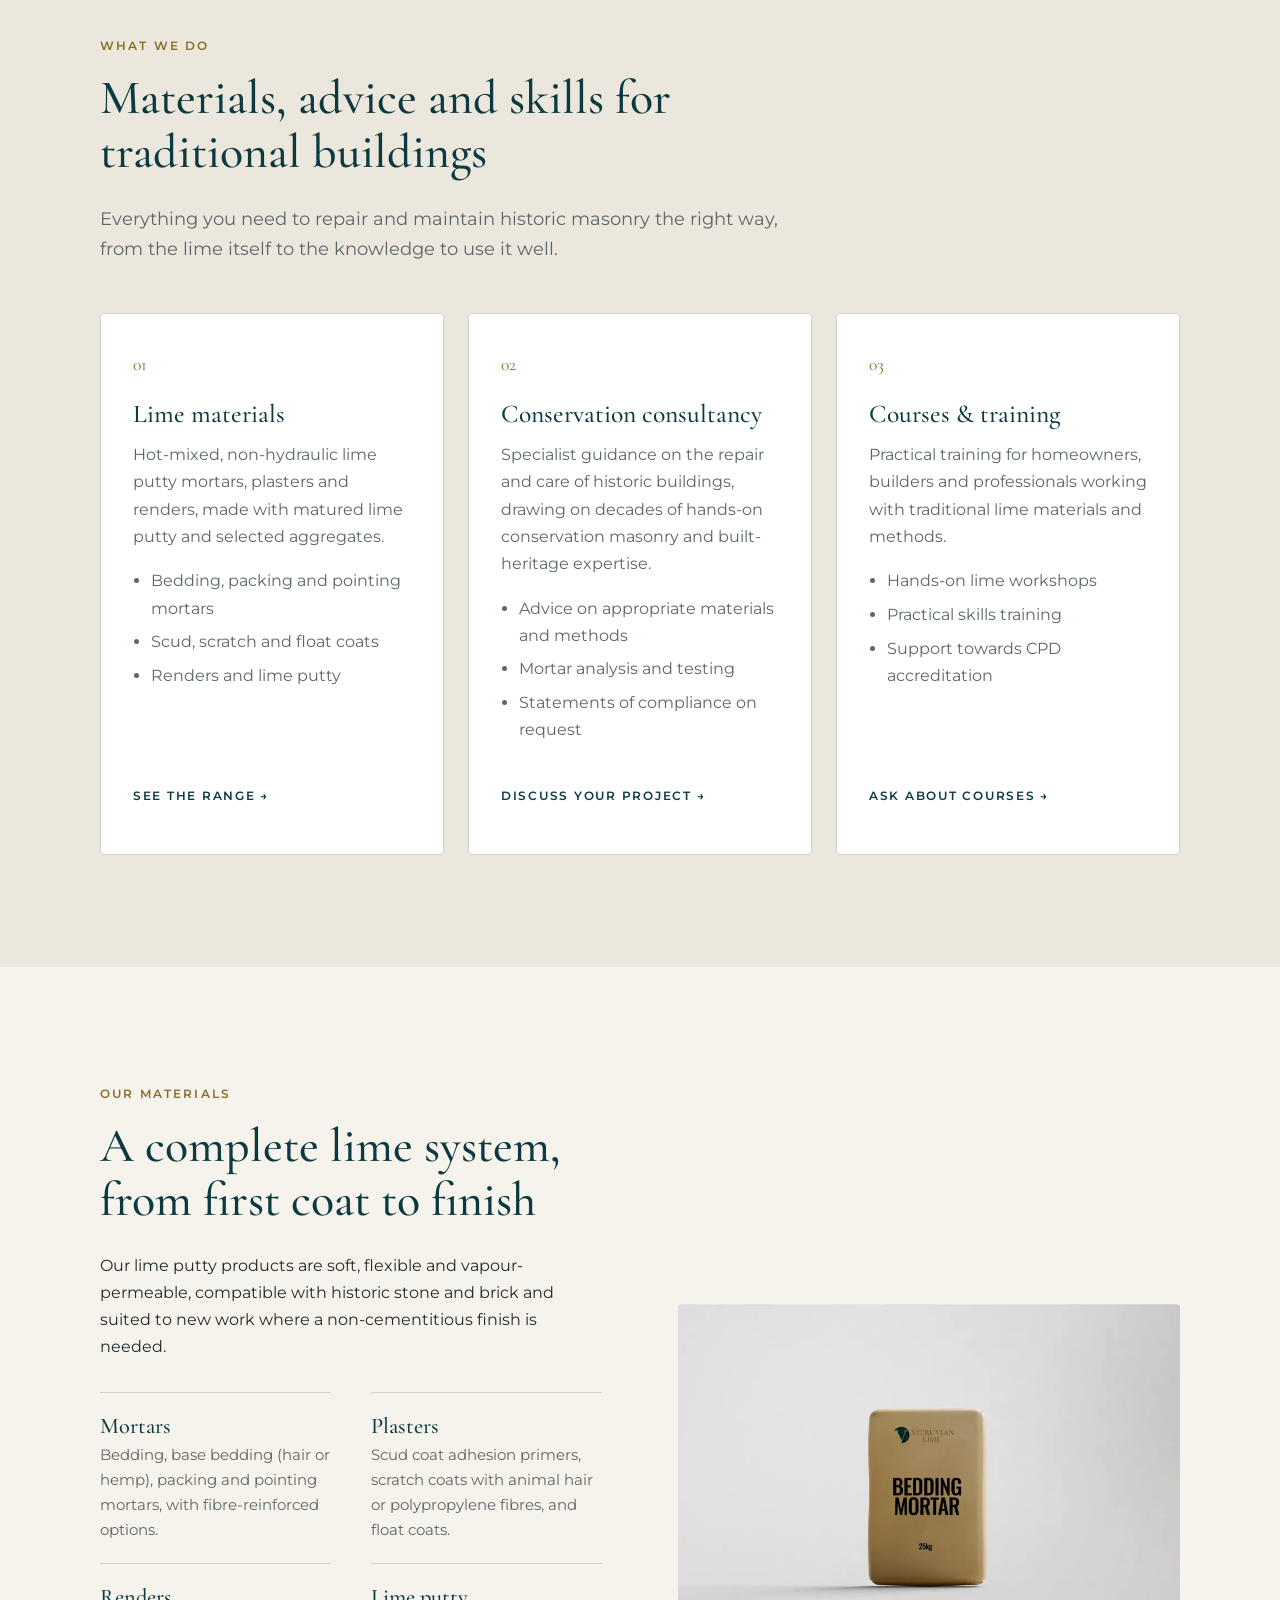
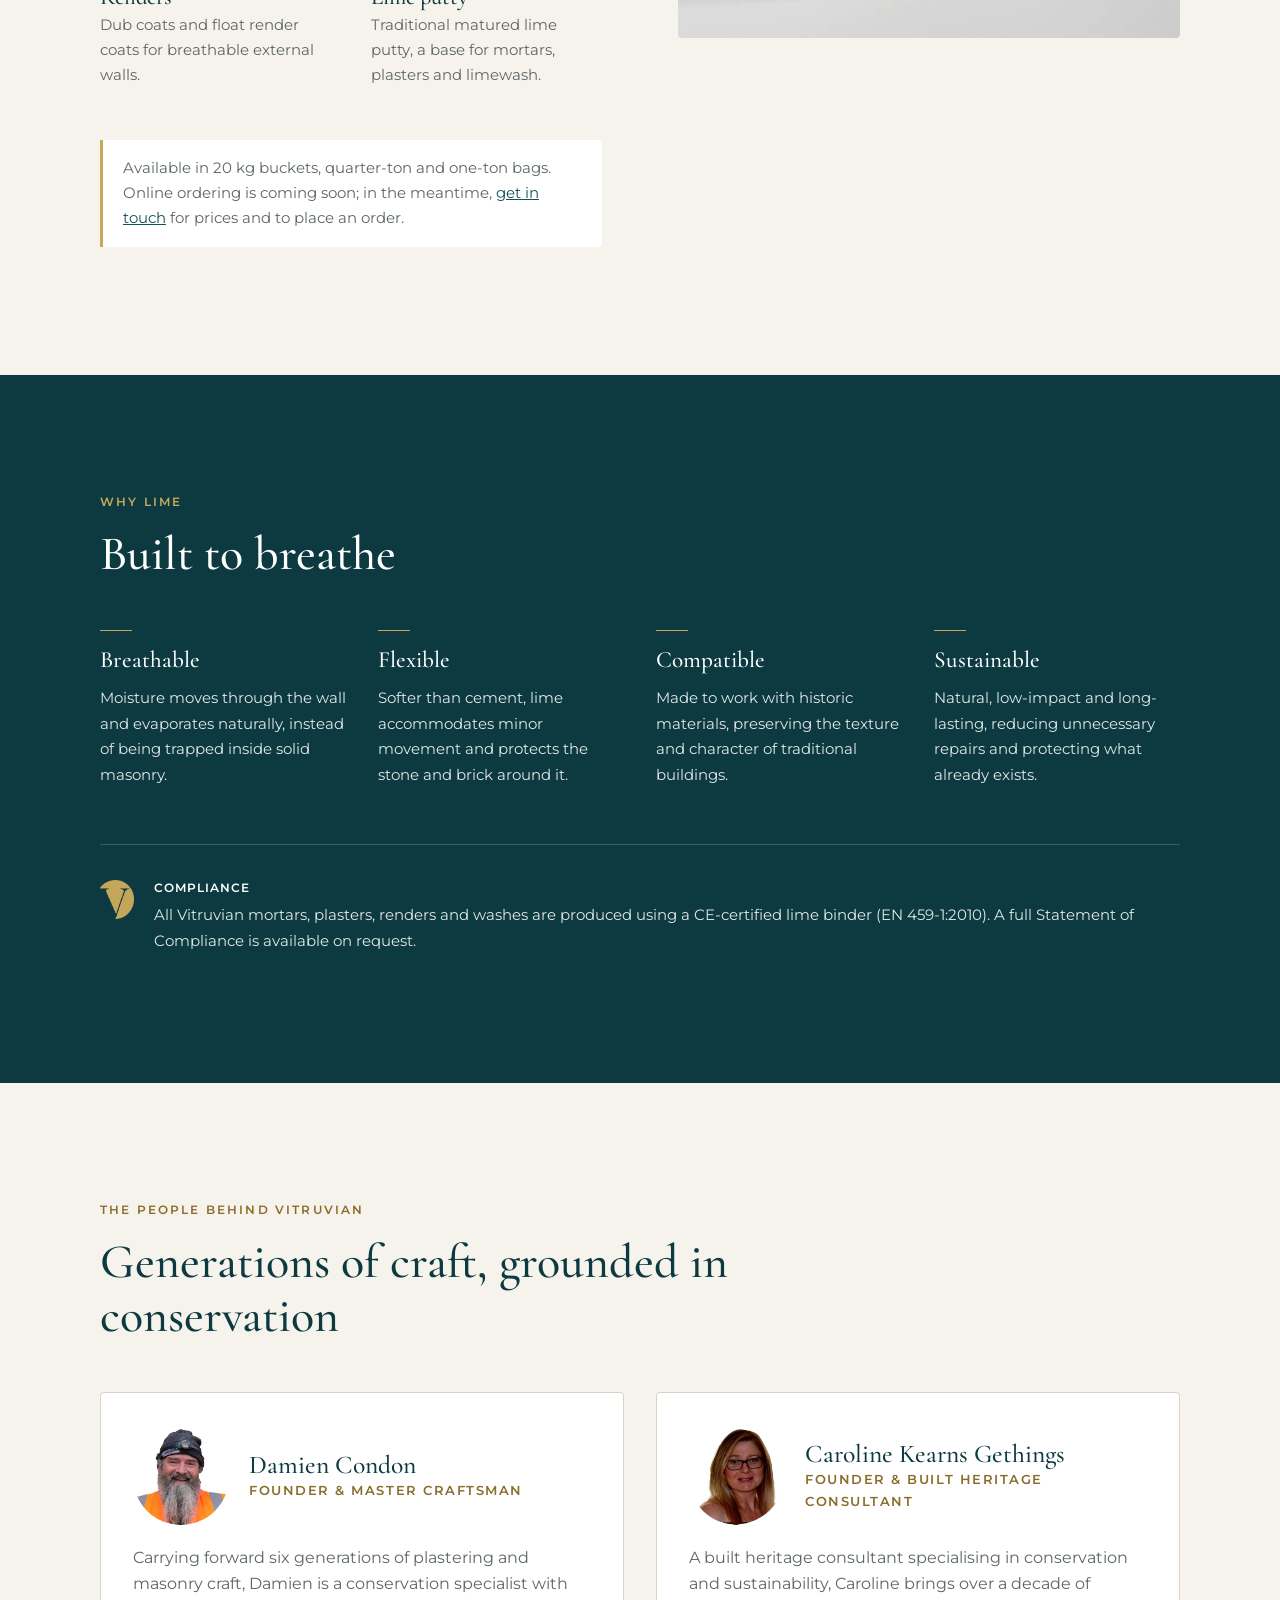
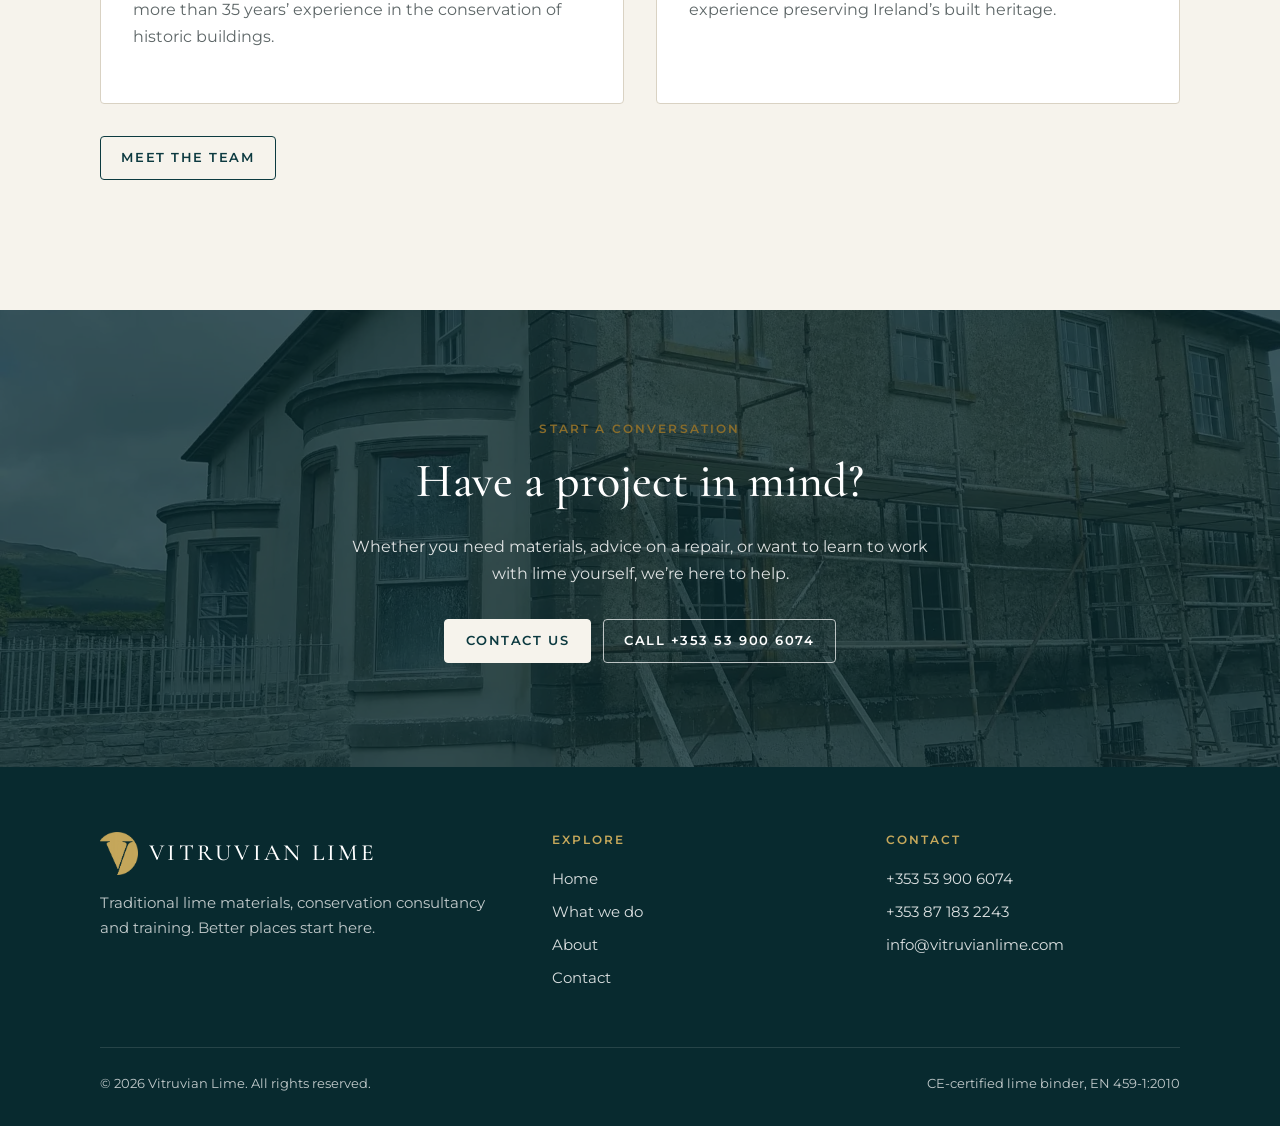
==== commit 3517e6b7: "Rubble-wall hero, mobile pass, clean URLs, contact form, favicons - Home hero now uses the rubble-wa" ====
--- a/index.html
+++ b/index.html
@@ -7,10 +7,12 @@
   <meta name="description" content="Traditional, breathable lime mortars, plasters and renders, with conservation consultancy and hands-on lime training for historic and traditional buildings in Ireland.">
   <meta property="og:title" content="Vitruvian Lime">
   <meta property="og:description" content="Traditional lime materials, conservation consultancy and training. Natural lime. Enduring character.">
-  <meta property="og:image" content="assets/img/hero-tipperary.webp">
+  <meta property="og:image" content="https://vitruvianlime.com/assets/img/hero-tipperary.webp">
   <meta property="og:type" content="website">
   <meta name="theme-color" content="#0c3a40">
+  <link rel="icon" href="favicon.ico" sizes="any">
   <link rel="icon" type="image/png" href="favicon.png">
+  <link rel="apple-touch-icon" href="apple-touch-icon.png">
   <link rel="preconnect" href="https://fonts.googleapis.com">
   <link rel="preconnect" href="https://fonts.gstatic.com" crossorigin>
   <link href="https://fonts.googleapis.com/css2?family=Cormorant+Garamond:ital,wght@0,400;0,500;0,600;1,500&family=Montserrat:wght@400;500;600&display=swap" rel="stylesheet">
@@ -22,17 +24,17 @@
 
   <header class="site-header">
     <div class="wrap">
-      <a class="brand" href="index.html" aria-label="Vitruvian Lime home">
+      <a class="brand" href="./" aria-label="Vitruvian Lime home">
         <img src="assets/img/mark-teal.png" alt="" width="38" height="43">
         <span>Vitruvian Lime</span>
       </a>
       <button class="nav-toggle" aria-expanded="false" aria-controls="site-nav" aria-label="Menu"><span></span></button>
       <nav class="nav" id="site-nav" aria-label="Main">
         <ul>
-          <li><a href="index.html" aria-current="page">Home</a></li>
-          <li><a href="index.html#services">What we do</a></li>
-          <li><a href="about.html">About</a></li>
-          <li><a class="btn" href="contact.html">Contact</a></li>
+          <li><a href="./" aria-current="page">Home</a></li>
+          <li><a href="./#services">What we do</a></li>
+          <li><a href="about/">About</a></li>
+          <li><a class="btn" href="contact/">Contact</a></li>
         </ul>
       </nav>
     </div>
@@ -40,13 +42,13 @@
 
   <main id="main">
     <section class="hero">
-      <img src="assets/img/hero-tipperary.webp" alt="A large period house in Tipperary under scaffolding during lime conservation work" width="1920" height="1080" fetchpriority="high">
+      <img src="assets/img/rubble-wall.webp" srcset="assets/img/rubble-wall-800.webp 800w, assets/img/rubble-wall-1200.webp 1200w, assets/img/rubble-wall.webp 1600w" sizes="100vw" alt="An old brick and rubble wall with lime mortar, framed by ivy" width="1600" height="1066" fetchpriority="high">
       <div class="wrap">
         <span class="eyebrow">Traditional lime &middot; Conservation &middot; Training</span>
         <h1>Natural lime. Enduring character.</h1>
         <p>Breathable lime mortars, plasters and renders, with expert conservation advice and hands-on training for the people who care for traditional buildings.</p>
         <div class="btn-row">
-          <a class="btn btn--light" href="contact.html">Get in touch</a>
+          <a class="btn btn--light" href="contact/">Get in touch</a>
           <a class="btn btn--outline-light" href="#services">What we do</a>
         </div>
       </div>
@@ -59,10 +61,10 @@
           <p class="pull-quote">We believe the best way to protect the past is to work with it, not against it.</p>
           <p>Too often, modern materials seal, trap, and ultimately damage the very surfaces they’re meant to protect. Our materials are rooted in traditional methods, using natural, breathable lime that allows buildings to age as they were meant to.</p>
           <p>It works with the structure, not over it, preserving texture, character and integrity while offering lasting protection.</p>
-          <a class="btn btn--ghost" href="about.html">Our story</a>
-        </div>
-        <div class="reveal">
-          <img src="assets/img/ivy-stone-wall.webp" alt="An old stone wall softened with ivy" width="1080" height="750" loading="lazy">
+          <a class="btn btn--ghost" href="about/">Our story</a>
+        </div>
+        <div class="reveal">
+          <img src="assets/img/ivy-stone-wall.webp" srcset="assets/img/ivy-stone-wall-800.webp 800w, assets/img/ivy-stone-wall.webp 1080w" sizes="(max-width: 860px) 100vw, 50vw" alt="An old stone wall softened with ivy" width="1080" height="750" loading="lazy">
         </div>
       </div>
     </section>
@@ -95,7 +97,7 @@
               <li>Mortar analysis and testing</li>
               <li>Statements of compliance on request</li>
             </ul>
-            <a class="card-link" href="contact.html?topic=consultancy">Discuss your project &rarr;</a>
+            <a class="card-link" href="contact/?topic=consultancy">Discuss your project &rarr;</a>
           </article>
           <article class="card reveal">
             <span class="num">03</span>
@@ -106,7 +108,7 @@
               <li>Practical skills training</li>
               <li>Support towards CPD accreditation</li>
             </ul>
-            <a class="card-link" href="contact.html?topic=training">Ask about courses &rarr;</a>
+            <a class="card-link" href="contact/?topic=training">Ask about courses &rarr;</a>
           </article>
         </div>
       </div>
@@ -136,7 +138,7 @@
               <p>Traditional matured lime putty, a base for mortars, plasters and limewash.</p>
             </div>
           </div>
-          <p class="note">Available in 20&nbsp;kg buckets, quarter-ton and one-ton bags. Online ordering is coming soon; in the meantime, <a href="contact.html?topic=order">get in touch</a> for prices and to place an order.</p>
+          <p class="note">Available in 20&nbsp;kg buckets, quarter-ton and one-ton bags. Online ordering is coming soon; in the meantime, <a href="contact/?topic=order">get in touch</a> for prices and to place an order.</p>
         </div>
         <div class="reveal">
           <img src="assets/img/bag-bedding.webp" alt="A bag of Vitruvian Lime bedding mortar" width="900" height="600" loading="lazy">
@@ -203,18 +205,18 @@
             <p>A built heritage consultant specialising in conservation and sustainability, Caroline brings over a decade of experience preserving Ireland’s built heritage.</p>
           </article>
         </div>
-        <p style="margin-top:2rem"><a class="btn btn--ghost" href="about.html#team">Meet the team</a></p>
+        <p style="margin-top:2rem"><a class="btn btn--ghost" href="about/#team">Meet the team</a></p>
       </div>
     </section>
 
     <section class="cta">
-      <img src="assets/img/rubble-wall.webp" alt="" width="1600" height="1066" loading="lazy">
+      <img src="assets/img/hero-tipperary.webp" srcset="assets/img/hero-tipperary-800.webp 800w, assets/img/hero-tipperary.webp 1920w" sizes="(max-width: 860px) 50vw, 100vw" alt="" width="1920" height="1080" loading="lazy">
       <div class="wrap reveal">
         <span class="eyebrow">Start a conversation</span>
         <h2>Have a project in mind?</h2>
         <p>Whether you need materials, advice on a repair, or want to learn to work with lime yourself, we’re here to help.</p>
         <div class="btn-row">
-          <a class="btn btn--light" href="contact.html">Contact us</a>
+          <a class="btn btn--light" href="contact/">Contact us</a>
           <a class="btn btn--outline-light" href="tel:+353539006074">Call +353 53 900 6074</a>
         </div>
       </div>
@@ -225,7 +227,7 @@
     <div class="wrap">
       <div class="footer-grid">
         <div>
-          <a class="brand" href="index.html">
+          <a class="brand" href="./">
             <img src="assets/img/mark-gold.png" alt="" width="38" height="43">
             <span>Vitruvian Lime</span>
           </a>
@@ -234,10 +236,10 @@
         <div>
           <h4>Explore</h4>
           <ul>
-            <li><a href="index.html">Home</a></li>
-            <li><a href="index.html#services">What we do</a></li>
-            <li><a href="about.html">About</a></li>
-            <li><a href="contact.html">Contact</a></li>
+            <li><a href="./">Home</a></li>
+            <li><a href="./#services">What we do</a></li>
+            <li><a href="about/">About</a></li>
+            <li><a href="contact/">Contact</a></li>
           </ul>
         </div>
         <div>
--- a/css/styles.css
+++ b/css/styles.css
@@ -79,7 +79,8 @@
 
 /* Buttons */
 .btn {
-  display: inline-flex; align-items: center; gap: .5em;
+  display: inline-flex; align-items: center; justify-content: center; gap: .5em;
+  min-height: 44px;
   padding: .9em 1.6em;
   border: 1px solid var(--teal);
   border-radius: var(--radius);
@@ -115,7 +116,7 @@
   height: var(--header-h);
 }
 
-.brand { display: flex; align-items: center; gap: .7rem; text-decoration: none; color: var(--teal); }
+.brand { display: flex; align-items: center; gap: .7rem; min-height: 44px; text-decoration: none; color: var(--teal); }
 .brand img { width: 38px; height: auto; }
 .brand span {
   font-family: var(--serif);
@@ -164,7 +165,9 @@
   .nav-open .nav { display: block; }
   .nav ul { flex-direction: column; align-items: stretch; gap: 0; }
   .nav li a { display: block; padding: 1rem 0; border-bottom: 1px solid var(--line); }
-  .nav li:last-child a { margin-top: 1rem; justify-content: center; }
+  .nav li:last-child a { display: flex; margin-top: 1rem; }
+  .nav-open .nav { box-shadow: 0 12px 24px rgba(8, 42, 47, .12); }
+  body.nav-open { overflow: hidden; }
 }
 @media (max-width: 400px) { .brand span { font-size: 1.15rem; letter-spacing: .1em; } }
 
@@ -172,6 +175,7 @@
 .hero {
   position: relative;
   min-height: min(86vh, 760px);
+  min-height: min(86svh, 760px); /* visible height on mobile, excluding browser toolbars */
   display: flex; align-items: flex-end;
   color: var(--white);
   background: var(--teal-900);
@@ -182,12 +186,26 @@
 }
 .hero::after {
   content: ""; position: absolute; inset: 0;
-  background: linear-gradient(180deg, rgba(8,42,47,.15) 0%, rgba(8,42,47,.55) 45%, rgba(8,42,47,.92) 100%);
+  background:
+    linear-gradient(90deg, rgba(8,42,47,.55) 0%, rgba(8,42,47,.2) 60%, rgba(8,42,47,0) 100%),
+    linear-gradient(180deg, rgba(8,42,47,.25) 0%, rgba(8,42,47,.55) 45%, rgba(8,42,47,.92) 100%);
 }
 .hero .wrap { position: relative; z-index: 1; width: 100%; padding-top: 6rem; padding-bottom: clamp(3rem, 8vw, 6rem); }
 .hero h1 { color: var(--white); max-width: 14ch; }
-.hero .eyebrow { color: var(--gold); }
+.hero .eyebrow { color: #e2c886; text-shadow: 0 1px 8px rgba(8,42,47,.6); }
+.hero h1, .hero p { text-shadow: 0 1px 12px rgba(8,42,47,.35); }
 .hero p { font-size: 1.15rem; max-width: 40rem; color: rgba(255,255,255,.88); margin-bottom: 2rem; }
+@media (max-width: 560px) {
+  .hero .wrap { padding-top: 3rem; padding-bottom: 2.5rem; }
+  .hero h1 { font-size: 2.4rem; }
+  .hero p { font-size: 1rem; margin-bottom: 1.5rem; }
+  .page-hero p { font-size: 1rem; }
+}
+@media (max-width: 560px) and (max-height: 600px) {
+  .hero .wrap { padding-top: 2rem; padding-bottom: 1.75rem; }
+  .hero h1 { font-size: 2.1rem; }
+  .hero .eyebrow { margin-bottom: .6rem; }
+}
 
 .page-hero {
   position: relative; color: var(--white); background: var(--teal); overflow: hidden;
@@ -239,6 +257,7 @@
 .card p { color: var(--muted); }
 .card .card-link {
   margin-top: auto;
+  display: inline-flex; align-items: center; min-height: 44px; align-self: flex-start;
   font-size: .78rem; font-weight: 600; letter-spacing: .14em; text-transform: uppercase;
   text-decoration: none; color: var(--teal);
 }
@@ -309,7 +328,7 @@
 .contact-list .label {
   display: block; font-size: .72rem; font-weight: 600; letter-spacing: .16em; text-transform: uppercase; color: var(--gold-dark);
 }
-.contact-list a { font-family: var(--serif); font-size: 1.6rem; color: var(--teal); text-decoration: none; }
+.contact-list a { display: inline-flex; align-items: center; min-height: 44px; font-family: var(--serif); font-size: 1.6rem; color: var(--teal); text-decoration: none; overflow-wrap: anywhere; }
 .contact-list a:hover { color: var(--gold-dark); }
 
 .form {
@@ -349,6 +368,10 @@
 }
 .site-footer ul { list-style: none; margin: 0; padding: 0; }
 .site-footer li { margin-bottom: .5rem; }
+@media (max-width: 860px) {
+  .site-footer li { margin-bottom: 0; }
+  .site-footer li a { display: inline-flex; align-items: center; min-height: 44px; }
+}
 .site-footer a { color: rgba(255,255,255,.85); text-decoration: none; }
 .site-footer a:hover { color: var(--white); text-decoration: underline; }
 .footer-base {
